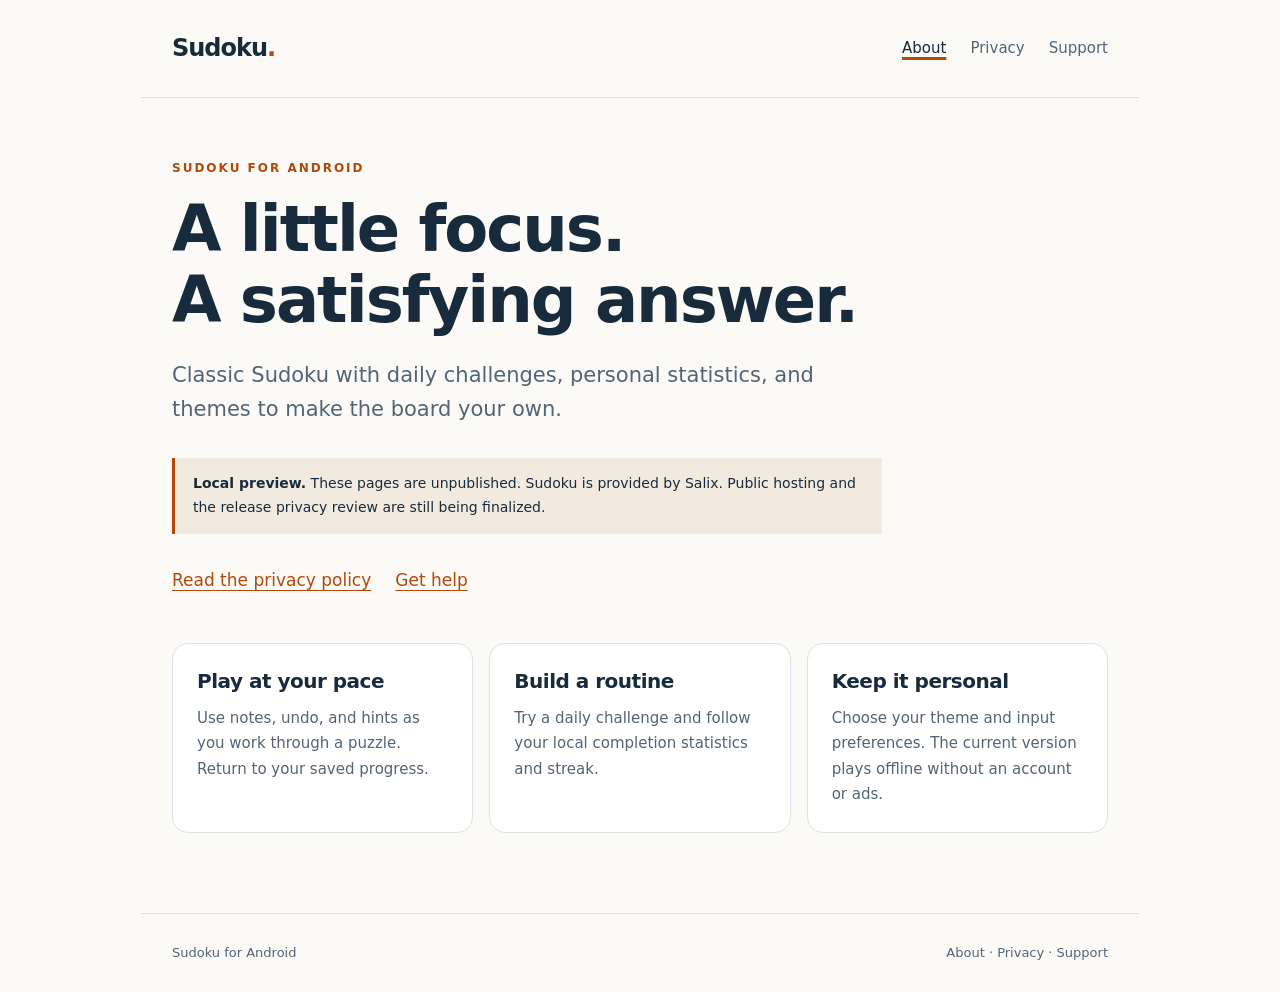
==== index.html @ 3496b272 "Add files via upload" ====
<!doctype html>
<html lang="en"><head><meta charset="utf-8"><meta name="viewport" content="width=device-width, initial-scale=1"><meta name="description" content="About Sudoku for Android, privacy information, and support."><title>Sudoku · About</title><link rel="stylesheet" href="styles.css"></head><body>
<a class="skip" href="#main">Skip to content</a><header><a class="brand" href="index.html">Sudoku<span style="color:var(--accent)">.</span></a><nav aria-label="Main navigation"><a href="index.html" aria-current="page">About</a><a href="privacy.html">Privacy</a><a href="support.html">Support</a></nav></header>
<main id="main"><div class="eyebrow">Sudoku for Android</div><h1>A little focus.<br>A satisfying answer.</h1><p class="lead">Classic Sudoku with daily challenges, personal statistics, and themes to make the board your own.</p>
<div class="notice"><strong>Local preview.</strong> These pages are unpublished. Sudoku is provided by Salix. Public hosting and the release privacy review are still being finalized.</div>
<div class="actions"><a href="privacy.html">Read the privacy policy</a><a href="support.html">Get help</a></div>
<div class="cards"><section class="card"><h2>Play at your pace</h2><p>Use notes, undo, and hints as you work through a puzzle. Return to your saved progress.</p></section><section class="card"><h2>Build a routine</h2><p>Try a daily challenge and follow your local completion statistics and streak.</p></section><section class="card"><h2>Keep it personal</h2><p>Choose your theme and input preferences. The current version plays offline without an account or ads.</p></section></div>
</main><footer><span>Sudoku for Android</span><span>About · Privacy · Support</span></footer></body></html>
---- styles.css ----
:root{color-scheme:light;--ink:#182b3d;--muted:#526577;--paper:#fbfaf6;--line:#dce2e5;--accent:#b3480b}*{box-sizing:border-box}body{margin:0;background:var(--paper);color:var(--ink);font:17px/1.7 system-ui,-apple-system,Segoe UI,sans-serif}a{color:var(--accent);text-underline-offset:4px}a:hover{text-decoration-thickness:2px}a:focus-visible{outline:3px solid #b3480b;outline-offset:5px}header,main,footer{max-width:1000px;margin:auto;padding:28px 32px}header{display:flex;align-items:center;justify-content:space-between;gap:24px;border-bottom:1px solid var(--line)}.brand{font-size:24px;font-weight:750;letter-spacing:-1px;color:var(--ink);text-decoration:none}nav{display:flex;gap:24px;flex-wrap:wrap}nav a{font-size:15px;color:var(--muted);text-decoration:none}nav a[aria-current]{color:var(--ink);text-decoration:underline;text-decoration-color:var(--accent);text-decoration-thickness:3px}main{padding-top:60px;padding-bottom:80px;min-height:70vh}h1{font-size:clamp(38px,7vw,64px);line-height:1.1;letter-spacing:-2px;max-width:760px;margin:16px 0 24px}h2{font-size:24px;line-height:1.3;margin:38px 0 12px;letter-spacing:-.5px}p,ul,ol{max-width:710px}.lead{font-size:21px;line-height:1.6;color:var(--muted);max-width:650px}.eyebrow{color:var(--accent);font-size:12px;font-weight:750;letter-spacing:2px;text-transform:uppercase}.notice{border-left:3px solid var(--accent);background:#f2eade;padding:14px 18px;margin:32px 0;max-width:710px;font-size:14px}.meta{font-size:14px;color:var(--muted)}.cards{display:grid;grid-template-columns:repeat(3,1fr);gap:16px;margin-top:48px}.card{border:1px solid var(--line);border-radius:16px;padding:24px;background:white}.card h2{margin:0 0 12px;font-size:20px}.card p{font-size:15px;color:var(--muted);margin:0}.actions{display:flex;gap:24px;flex-wrap:wrap;margin-top:30px}footer{border-top:1px solid var(--line);font-size:13px;color:var(--muted);display:flex;justify-content:space-between;gap:16px;flex-wrap:wrap}.pending{font-weight:650;color:#853b13}.skip{position:absolute;left:-10000px}.skip:focus{left:16px;top:8px;background:white;padding:8px;z-index:1}@media(max-width:650px){header,main,footer{padding-left:22px;padding-right:22px}header{align-items:flex-start;flex-direction:column;gap:12px}nav{gap:20px}main{padding-top:40px}.cards{grid-template-columns:1fr;gap:12px;margin-top:32px}h1{letter-spacing:-1.5px}.lead{font-size:19px}}
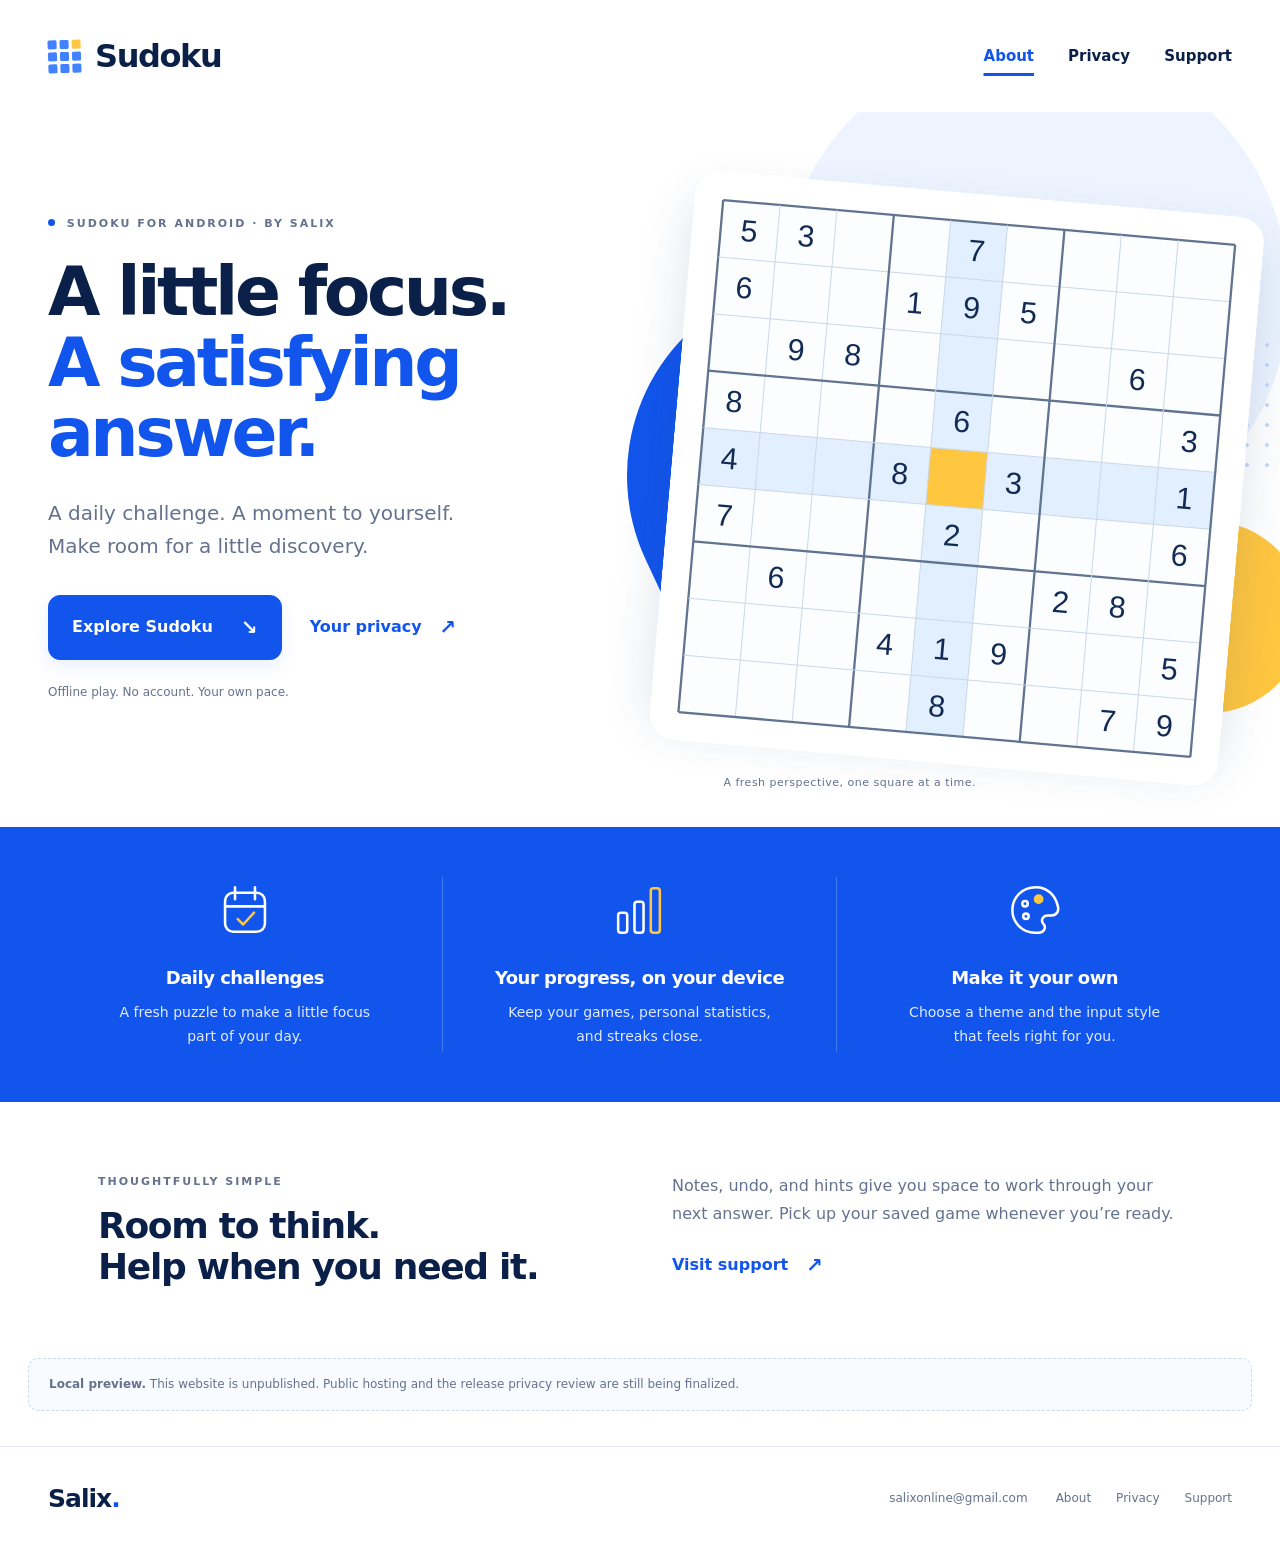
==== commit 007cc2f9: "Add files via upload" ====
--- a/index.html
+++ b/index.html
@@ -1,8 +1,14 @@
 <!doctype html>
 <html lang="en"><head><meta charset="utf-8"><meta name="viewport" content="width=device-width, initial-scale=1"><meta name="description" content="About Sudoku for Android, privacy information, and support."><title>Sudoku · About</title><link rel="stylesheet" href="styles.css"></head><body>
-<a class="skip" href="#main">Skip to content</a><header><a class="brand" href="index.html">Sudoku<span style="color:var(--accent)">.</span></a><nav aria-label="Main navigation"><a href="index.html" aria-current="page">About</a><a href="privacy.html">Privacy</a><a href="support.html">Support</a></nav></header>
-<main id="main"><div class="eyebrow">Sudoku for Android</div><h1>A little focus.<br>A satisfying answer.</h1><p class="lead">Classic Sudoku with daily challenges, personal statistics, and themes to make the board your own.</p>
-<div class="notice"><strong>Local preview.</strong> These pages are unpublished. Sudoku is provided by Salix. Public hosting and the release privacy review are still being finalized.</div>
-<div class="actions"><a href="privacy.html">Read the privacy policy</a><a href="support.html">Get help</a></div>
-<div class="cards"><section class="card"><h2>Play at your pace</h2><p>Use notes, undo, and hints as you work through a puzzle. Return to your saved progress.</p></section><section class="card"><h2>Build a routine</h2><p>Try a daily challenge and follow your local completion statistics and streak.</p></section><section class="card"><h2>Keep it personal</h2><p>Choose your theme and input preferences. The current version plays offline without an account or ads.</p></section></div>
-</main><footer><span>Sudoku for Android</span><span>About · Privacy · Support</span></footer></body></html>
+<a class="skip" href="#main">Skip to content</a><header><a class="brand" href="index.html" aria-label="Sudoku home"><span class="brand-mark" aria-hidden="true"><i></i><i></i><i></i><i></i><i></i><i></i><i></i><i></i><i></i></span>Sudoku</a><nav aria-label="Main navigation"><a href="index.html" aria-current="page">About</a><a href="privacy.html">Privacy</a><a href="support.html">Support</a></nav></header>
+<main id="main" class="home">
+<section class="hero"><div class="hero-copy"><p class="eyebrow"><span class="status-dot"></span> Sudoku for Android · by Salix</p><h1>A little focus.<br><span>A satisfying<br class="desktop-break"> answer.</span></h1><p class="lead">A daily challenge. A moment to yourself.<br>Make room for a little discovery.</p><div class="actions"><a class="button" href="#discover">Explore Sudoku <span aria-hidden="true">↘</span></a><a class="text-link" href="privacy.html">Your privacy <span aria-hidden="true">↗</span></a></div><p class="hero-note">Offline play. No account. Your own pace.</p></div>
+<div class="hero-art"><span class="shape shape-blue"></span><span class="shape shape-amber"></span><span class="shape shape-pale"></span><span class="dot-pattern"></span><div class="board-frame"><img src="assets/sudoku-board.svg" width="600" height="600" alt="Illustrative Sudoku puzzle with a highlighted blue row and column and an amber intersection"></div><span class="art-caption">A fresh perspective, one square at a time.</span></div></section>
+<section class="feature-band" id="discover" aria-label="Made for your daily moment"><div class="features">
+<article><svg viewBox="0 0 64 64" aria-hidden="true"><rect x="10" y="13" width="44" height="43" rx="9"/><path d="M21 7v13m22-13v13M10 28h44"/><path class="accent-stroke" d="m24 42 6 6 12-13"/></svg><h2>Daily challenges</h2><p>A fresh puzzle to make a little focus part of your day.</p></article>
+<article><svg viewBox="0 0 64 64" aria-hidden="true"><rect x="9" y="35" width="10" height="22" rx="3"/><rect x="27" y="23" width="10" height="34" rx="3"/><rect class="accent-stroke" x="45" y="8" width="10" height="49" rx="3"/></svg><h2>Your progress, on your device</h2><p>Keep your games, personal statistics, and streaks close.</p></article>
+<article><svg viewBox="0 0 64 64" aria-hidden="true"><path d="M33 7C18 7 7 18 7 32s11 25 25 25h4c6 0 9-6 5-10-3-4 0-9 5-9h4c6 0 9-5 7-11C54 15 45 7 33 7Z"/><circle cx="21" cy="25" r="3"/><circle cx="22" cy="39" r="3"/><circle class="accent-fill" cx="36" cy="20" r="4"/></svg><h2>Make it your own</h2><p>Choose a theme and the input style that feels right for you.</p></article>
+</div></section>
+<section class="closing"><div><p class="eyebrow">Thoughtfully simple</p><h2>Room to think.<br>Help when you need it.</h2></div><div><p>Notes, undo, and hints give you space to work through your next answer. Pick up your saved game whenever you’re ready.</p><a class="text-link" href="support.html">Visit support <span aria-hidden="true">↗</span></a></div></section>
+<aside class="draft-note"><strong>Local preview.</strong> This website is unpublished. Public hosting and the release privacy review are still being finalized.</aside>
+</main><footer><a class="footer-brand" href="index.html">Salix<span>.</span></a><a href="mailto:salixonline@gmail.com">salixonline@gmail.com</a><nav aria-label="Footer navigation"><a href="index.html">About</a><a href="privacy.html">Privacy</a><a href="support.html">Support</a></nav></footer></body></html>
--- a/styles.css
+++ b/styles.css
@@ -1 +1 @@
-:root{color-scheme:light;--ink:#182b3d;--muted:#526577;--paper:#fbfaf6;--line:#dce2e5;--accent:#b3480b}*{box-sizing:border-box}body{margin:0;background:var(--paper);color:var(--ink);font:17px/1.7 system-ui,-apple-system,Segoe UI,sans-serif}a{color:var(--accent);text-underline-offset:4px}a:hover{text-decoration-thickness:2px}a:focus-visible{outline:3px solid #b3480b;outline-offset:5px}header,main,footer{max-width:1000px;margin:auto;padding:28px 32px}header{display:flex;align-items:center;justify-content:space-between;gap:24px;border-bottom:1px solid var(--line)}.brand{font-size:24px;font-weight:750;letter-spacing:-1px;color:var(--ink);text-decoration:none}nav{display:flex;gap:24px;flex-wrap:wrap}nav a{font-size:15px;color:var(--muted);text-decoration:none}nav a[aria-current]{color:var(--ink);text-decoration:underline;text-decoration-color:var(--accent);text-decoration-thickness:3px}main{padding-top:60px;padding-bottom:80px;min-height:70vh}h1{font-size:clamp(38px,7vw,64px);line-height:1.1;letter-spacing:-2px;max-width:760px;margin:16px 0 24px}h2{font-size:24px;line-height:1.3;margin:38px 0 12px;letter-spacing:-.5px}p,ul,ol{max-width:710px}.lead{font-size:21px;line-height:1.6;color:var(--muted);max-width:650px}.eyebrow{color:var(--accent);font-size:12px;font-weight:750;letter-spacing:2px;text-transform:uppercase}.notice{border-left:3px solid var(--accent);background:#f2eade;padding:14px 18px;margin:32px 0;max-width:710px;font-size:14px}.meta{font-size:14px;color:var(--muted)}.cards{display:grid;grid-template-columns:repeat(3,1fr);gap:16px;margin-top:48px}.card{border:1px solid var(--line);border-radius:16px;padding:24px;background:white}.card h2{margin:0 0 12px;font-size:20px}.card p{font-size:15px;color:var(--muted);margin:0}.actions{display:flex;gap:24px;flex-wrap:wrap;margin-top:30px}footer{border-top:1px solid var(--line);font-size:13px;color:var(--muted);display:flex;justify-content:space-between;gap:16px;flex-wrap:wrap}.pending{font-weight:650;color:#853b13}.skip{position:absolute;left:-10000px}.skip:focus{left:16px;top:8px;background:white;padding:8px;z-index:1}@media(max-width:650px){header,main,footer{padding-left:22px;padding-right:22px}header{align-items:flex-start;flex-direction:column;gap:12px}nav{gap:20px}main{padding-top:40px}.cards{grid-template-columns:1fr;gap:12px;margin-top:32px}h1{letter-spacing:-1.5px}.lead{font-size:19px}}
+:root{color-scheme:light;--ink:#0b2049;--muted:#64728e;--paper:#fff;--line:#e4eaf3;--accent:#1255ed;--amber:#ffc640}*{box-sizing:border-box}html{scroll-behavior:smooth;scroll-padding-top:24px}body{margin:0;background:var(--paper);color:var(--ink);font:16px/1.75 'Segoe UI',system-ui,sans-serif}a{color:var(--accent);text-underline-offset:5px}a:hover{text-decoration-thickness:2px}a:focus-visible,summary:focus-visible{outline:3px solid #c48100;outline-offset:6px}header,footer{max-width:1320px;margin:auto;padding:28px 48px;display:flex;align-items:center;justify-content:space-between;gap:28px}.brand{display:inline-flex;align-items:center;gap:14px;font-size:32px;font-weight:850;letter-spacing:-1.4px;text-decoration:none;color:var(--ink)}.brand-mark{display:grid;grid-template-columns:repeat(3,9px);gap:3px;transform:rotate(-2deg)}.brand-mark i{width:9px;height:9px;border-radius:1.5px;background:#4281ff}.brand-mark i:nth-child(3){background:var(--amber)}nav{display:flex;gap:34px}nav a{color:var(--ink);font-weight:600;text-decoration:none;font-size:15px}nav a[aria-current]{color:var(--accent);text-decoration:underline;text-decoration-thickness:3px;text-underline-offset:12px}.home{overflow:hidden}.hero{max-width:1320px;margin:auto;padding:70px 48px 80px;display:grid;grid-template-columns:1.06fr 1fr;align-items:center;gap:20px;min-height:650px}.hero-copy{position:relative;z-index:2}.eyebrow{font-size:11px;font-weight:750;text-transform:uppercase;letter-spacing:2px;color:var(--muted);margin:0 0 24px}.status-dot{display:inline-block;width:7px;height:7px;background:var(--accent);border-radius:50%;margin-right:6px;vertical-align:1px}h1{font-size:clamp(45px,5.3vw,76px);font-weight:850;line-height:1.04;letter-spacing:-3.4px;margin:0 0 28px}h1 span{color:var(--accent)}.lead{font-size:20px;line-height:1.65;color:var(--muted);max-width:620px}.actions{display:flex;gap:28px;align-items:center;margin-top:32px;flex-wrap:wrap}.button{display:inline-flex;align-items:center;justify-content:center;gap:28px;background:var(--accent);border:1px solid var(--accent);color:white;padding:14px 23px;border-radius:12px;font-weight:650;text-decoration:none;box-shadow:0 7px 17px #1255ed17}.button:hover{background:#0840c0}.button span,.text-link span{font-size:20px}.text-link{font-weight:650;text-decoration:none;display:inline-flex;align-items:center;gap:18px}.text-link:hover{text-decoration:underline}.hero-note{font-size:12px;color:var(--muted);margin-top:22px}.hero-art{position:relative;min-width:0;isolation:isolate;aspect-ratio:1}.board-frame{position:absolute;inset:2% -2% 4% 1%;transform:rotate(5deg);border-radius:24px;box-shadow:0 25px 50px #143d7326;z-index:2}.board-frame img{display:block;width:100%;height:auto;border-radius:24px}.shape{position:absolute;display:block}.shape-blue{width:70%;height:70%;left:-7%;top:17%;background:var(--accent);border-radius:50% 50% 0 0;transform:rotate(-25deg)}.shape-amber{width:34%;height:34%;right:-13%;bottom:6%;background:var(--amber);border-radius:50%}.shape-pale{width:90%;height:90%;right:-10%;top:-25%;background:#edf4ff;border-radius:50%;z-index:-1}.dot-pattern{position:absolute;right:-15%;top:27%;width:120px;height:140px;background-image:radial-gradient(#c5d9ff 2px,transparent 2px);background-size:20px 20px}.art-caption{position:absolute;bottom:-8%;left:10%;font-size:11px;color:var(--muted);letter-spacing:.5px}.feature-band{background:var(--accent);color:white}.features{max-width:1320px;margin:auto;padding:50px 48px;display:grid;grid-template-columns:repeat(3,1fr)}.features article{text-align:center;padding:4px 30px;border-right:1px solid #ffffff35}.features article:last-child{border:0}.features svg{width:58px;height:58px;stroke:#fff;stroke-width:2.8;fill:none;stroke-linecap:round;stroke-linejoin:round}.features .accent-stroke{stroke:var(--amber)}.features .accent-fill{fill:var(--amber);stroke:var(--amber)}h2{font-size:23px;line-height:1.3;letter-spacing:-.5px}.features h2{font-size:18px;margin:18px 0 12px}.features p{font-size:14px;line-height:1.65;color:#e1ebff;max-width:270px;margin:auto}.closing{display:grid;grid-template-columns:1fr 1fr;gap:64px;max-width:1180px;margin:auto;padding:70px 48px}.closing h2{font-size:36px;line-height:1.15;letter-spacing:-1.3px;margin:0}.closing .eyebrow{margin-bottom:14px}.closing p:not(.eyebrow){color:var(--muted);margin:0 0 20px}.draft-note{max-width:1224px;margin:0 auto 35px;padding:15px 20px;border:1px dashed #cbd8ed;background:#f8fbff;border-radius:10px;font-size:12px;color:var(--muted)}footer{border-top:1px solid var(--line);font-size:12px;color:var(--muted);padding-top:30px;padding-bottom:30px}footer>a:not(.footer-brand){color:var(--muted);text-decoration:none;margin-left:auto}footer nav{gap:25px}footer nav a{font-size:12px;font-weight:400;color:var(--muted)}.footer-brand{font-size:25px;color:var(--ink);font-weight:850;letter-spacing:-1px;text-decoration:none}.footer-brand span{color:var(--accent)}.document{max-width:860px;margin:auto;padding:65px 36px 85px}.document h1{font-size:60px;letter-spacing:-2.7px}.document h2{margin-top:40px}.document p,.document li{color:#455575}.document .eyebrow{color:var(--accent)}.meta{font-size:13px;color:var(--muted)}.notice{border-left:3px solid var(--amber);background:#fff9e9;padding:17px 21px;margin:32px 0;font-size:14px;color:#665327;border-radius:0 12px 12px 0}.contact-panel{background:#f0f5ff;padding:30px;border-radius:20px;margin:32px 0 18px;display:flex;align-items:center;gap:24px;flex-wrap:wrap}.contact-panel h2{margin:8px 0!important}.contact-panel p{font-size:14px;margin:8px 0}.contact-panel .button{margin-left:auto;white-space:nowrap}.contact-panel .eyebrow{font-size:10px}.document details{border-bottom:1px solid var(--line);padding:23px 0}.document summary{font-size:19px;font-weight:650;line-height:1.5;cursor:pointer}.document details p{font-size:15px;margin-bottom:0}.skip{position:absolute;left:-10000px}.skip:focus{left:16px;top:8px;background:white;padding:8px;z-index:10}@media(min-width:1450px){h1{font-size:80px}}@media(max-width:900px){header,footer{padding-left:28px;padding-right:28px}.hero{padding:50px 28px 65px;gap:10px;min-height:550px}h1{font-size:55px;letter-spacing:-2.5px}.lead{font-size:18px}.features{padding:40px 20px}.features article{padding:4px 18px}.features h2{font-size:16px}.closing{padding:50px 28px;gap:35px}.draft-note{margin-left:28px;margin-right:28px}footer{flex-wrap:wrap}footer nav{width:100%;justify-content:flex-end}.art-caption{font-size:9px}}@media(max-width:620px){header{padding:22px;gap:18px}.brand{font-size:25px;gap:9px}.brand-mark{grid-template-columns:repeat(3,7px);gap:2px}.brand-mark i{width:7px;height:7px}nav{gap:17px}nav a{font-size:12px}.hero{padding:38px 24px 58px;display:flex;flex-direction:column;gap:35px;align-items:stretch}.hero-copy{max-width:100%}.eyebrow{font-size:9px;letter-spacing:1.4px;margin-bottom:22px}h1{font-size:clamp(44px,9.9vw,62px);letter-spacing:-2.2px}.desktop-break{display:none}.lead{font-size:17px}.actions{gap:22px;margin-top:25px}.button{padding:12px 17px;font-size:14px;gap:16px}.text-link{font-size:14px;gap:12px}.hero-art{width:90%;max-width:380px;align-self:center;margin:5px 0 20px}.art-caption{bottom:-8%;font-size:9px}.features{grid-template-columns:1fr;padding:15px 26px}.features article{padding:30px 0;border-right:0;border-bottom:1px solid #ffffff35}.features svg{width:48px;height:48px}.features h2{font-size:19px;margin-top:13px}.features p{max-width:290px;font-size:14px}.closing{grid-template-columns:1fr;padding:40px 24px;gap:25px}.closing h2{font-size:32px}.draft-note{margin:0 24px 30px}footer{padding:25px 24px;gap:15px}footer>a:not(.footer-brand){font-size:11px}footer nav{justify-content:flex-start;gap:25px}.document{padding:40px 24px 60px}.document h1{font-size:44px;letter-spacing:-1.8px}.document h2{font-size:21px}.document p{font-size:15px}.contact-panel{padding:23px}.contact-panel .button{margin-left:0}.document summary{font-size:17px}}@media(prefers-reduced-motion:reduce){html{scroll-behavior:auto}}
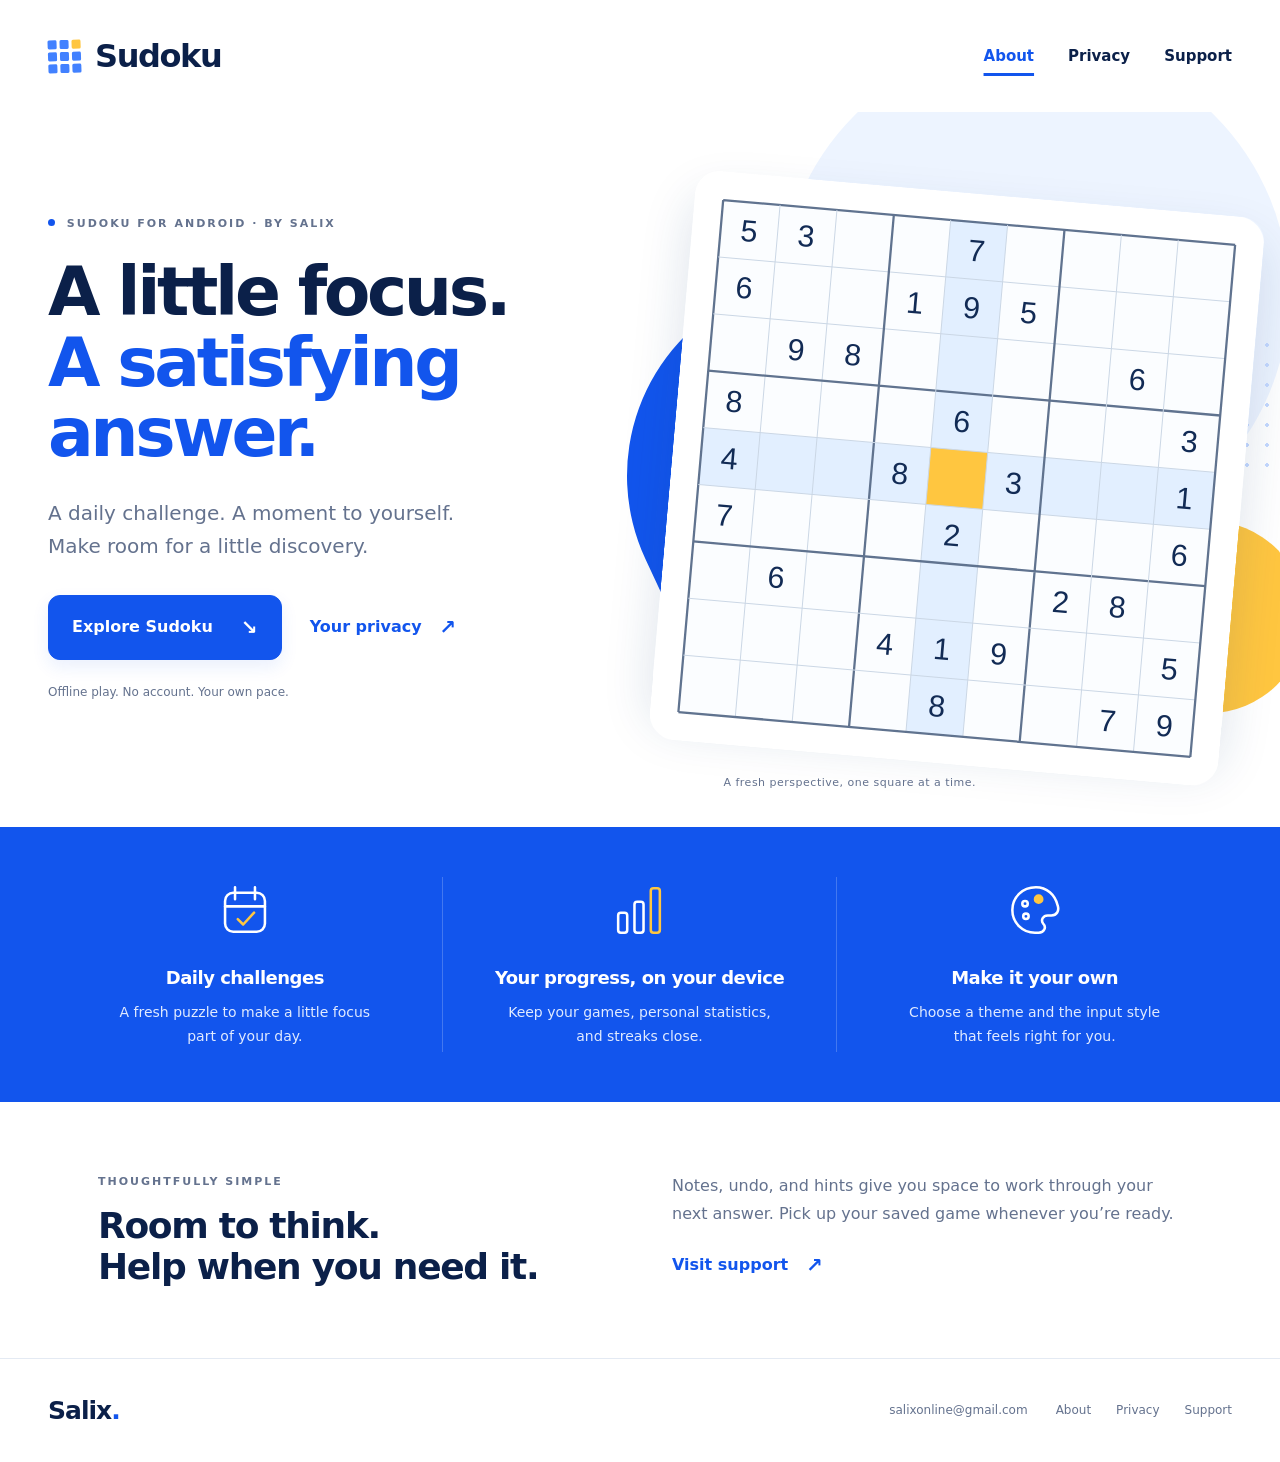
==== commit 26338db7: "Add files via upload" ====
--- a/index.html
+++ b/index.html
@@ -10,5 +10,5 @@
 <article><svg viewBox="0 0 64 64" aria-hidden="true"><path d="M33 7C18 7 7 18 7 32s11 25 25 25h4c6 0 9-6 5-10-3-4 0-9 5-9h4c6 0 9-5 7-11C54 15 45 7 33 7Z"/><circle cx="21" cy="25" r="3"/><circle cx="22" cy="39" r="3"/><circle class="accent-fill" cx="36" cy="20" r="4"/></svg><h2>Make it your own</h2><p>Choose a theme and the input style that feels right for you.</p></article>
 </div></section>
 <section class="closing"><div><p class="eyebrow">Thoughtfully simple</p><h2>Room to think.<br>Help when you need it.</h2></div><div><p>Notes, undo, and hints give you space to work through your next answer. Pick up your saved game whenever you’re ready.</p><a class="text-link" href="support.html">Visit support <span aria-hidden="true">↗</span></a></div></section>
-<aside class="draft-note"><strong>Local preview.</strong> This website is unpublished. Public hosting and the release privacy review are still being finalized.</aside>
+
 </main><footer><a class="footer-brand" href="index.html">Salix<span>.</span></a><a href="mailto:salixonline@gmail.com">salixonline@gmail.com</a><nav aria-label="Footer navigation"><a href="index.html">About</a><a href="privacy.html">Privacy</a><a href="support.html">Support</a></nav></footer></body></html>
